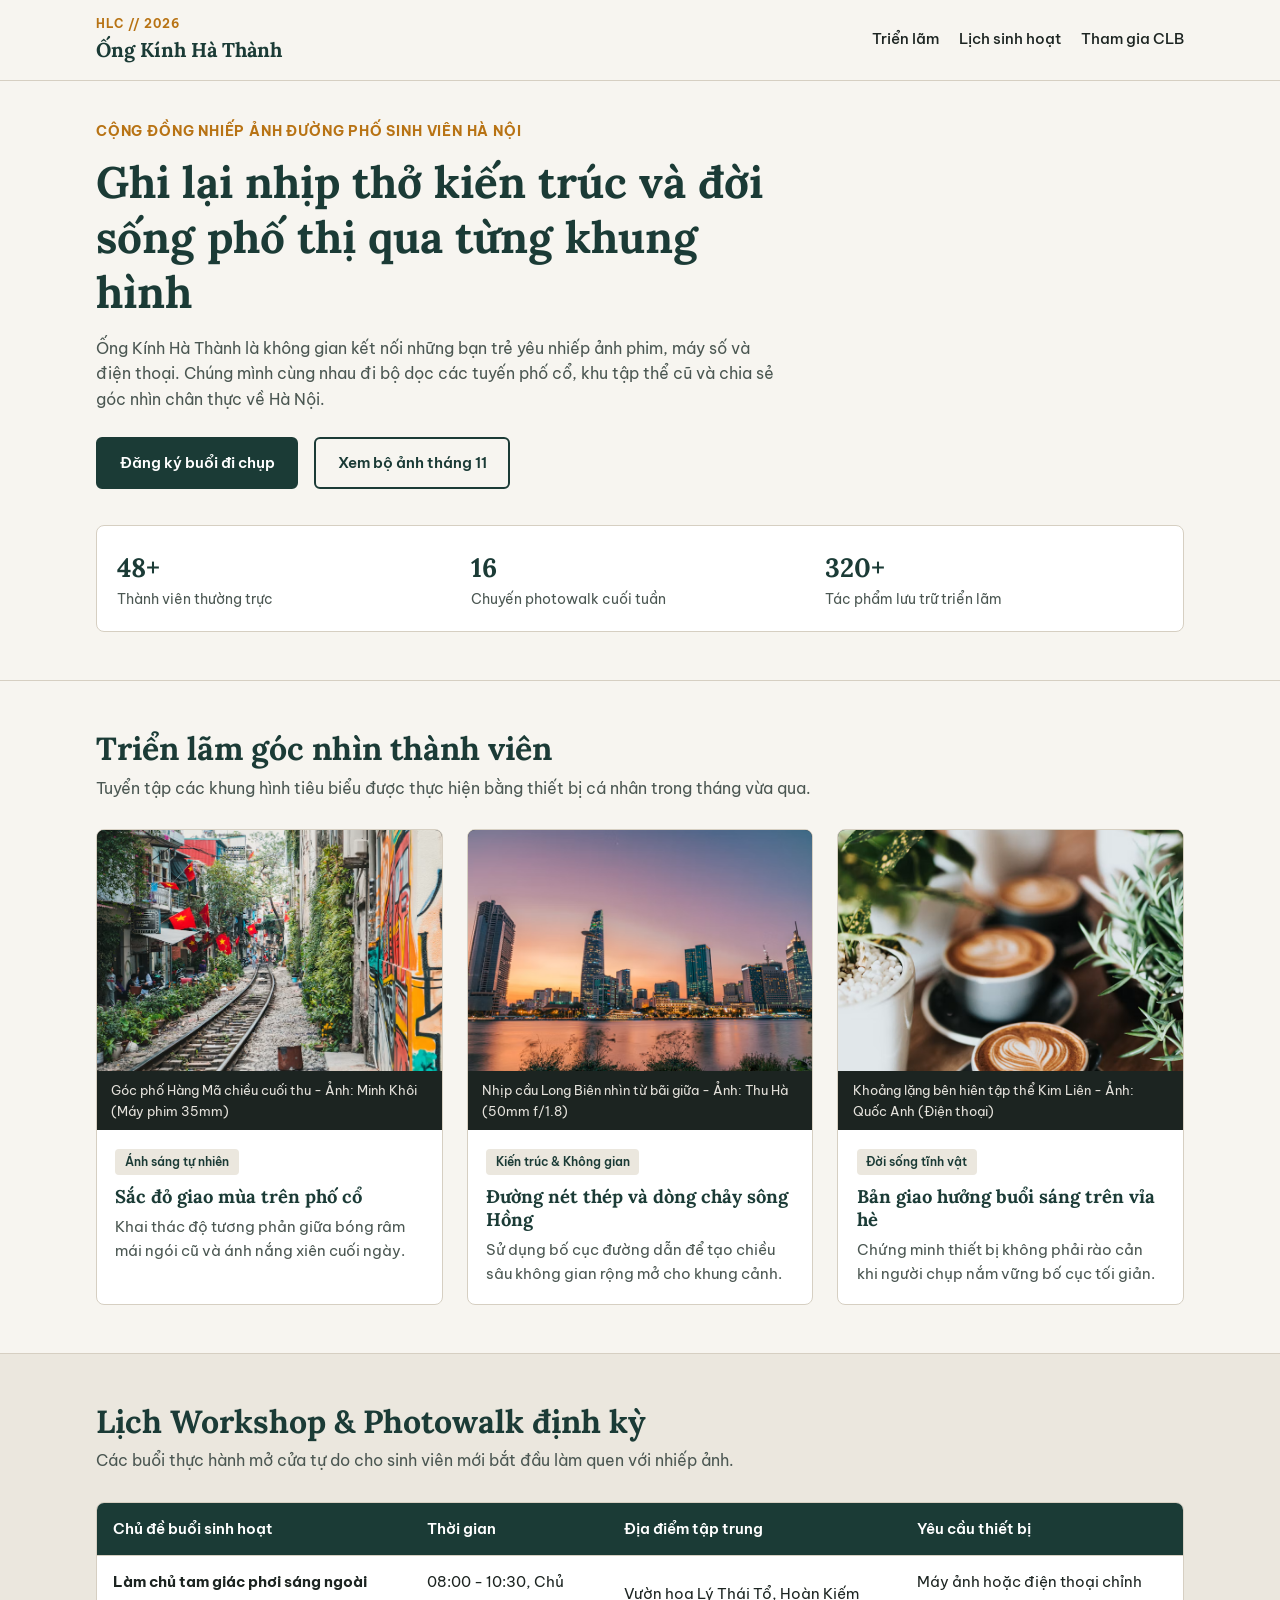
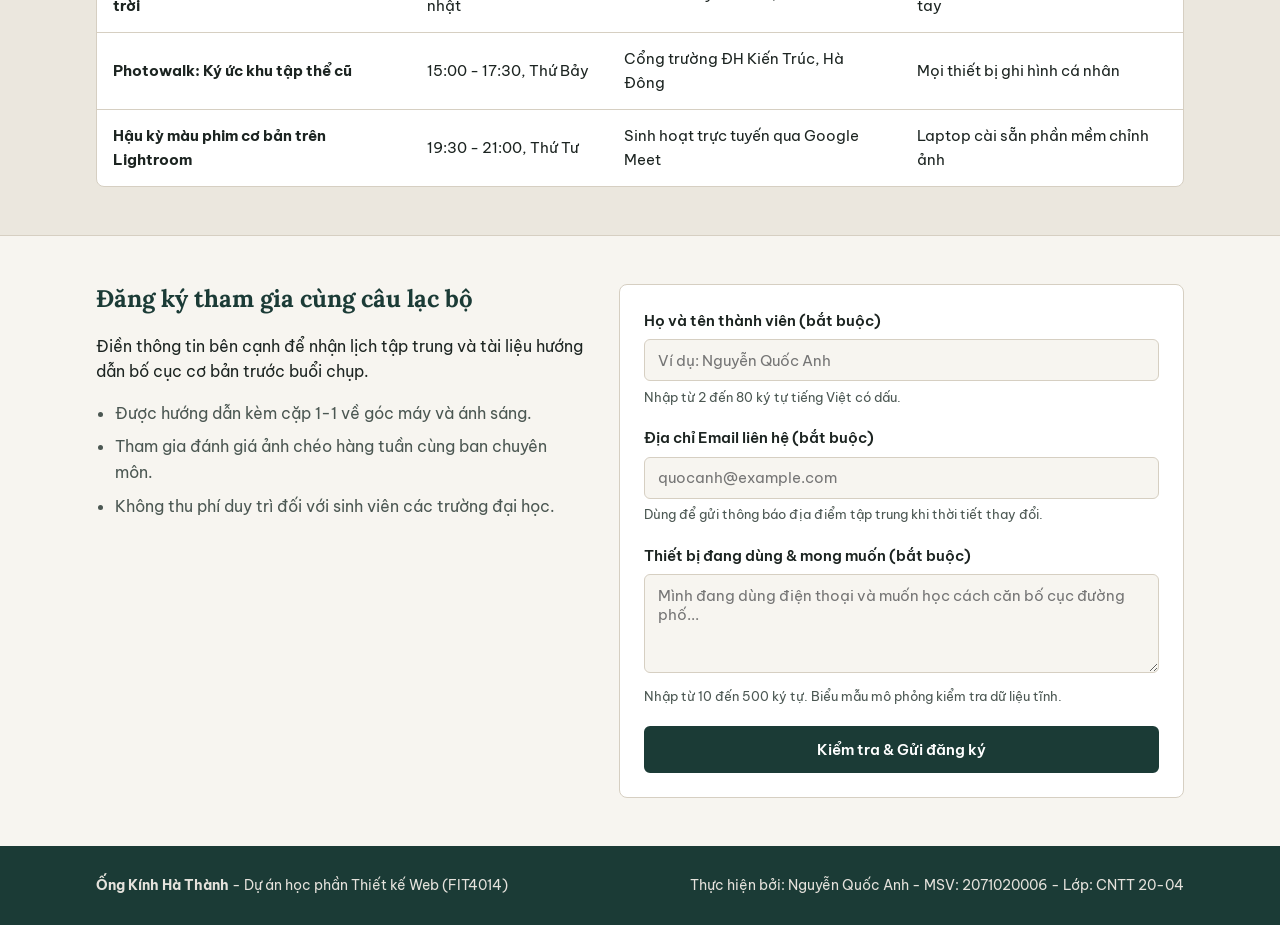
==== index.html @ f6035acb "Add files via upload" ====
<!DOCTYPE html>
<html lang="vi">

<head>
    <meta charset="UTF-8">
    <meta name="viewport" content="width=device-width, initial-scale=1.0">
    <title>Ống Kính Hà Thành - Câu lạc bộ Nhiếp ảnh &amp; Khám phá Đô thị</title>
    <link rel="preconnect" href="https://fonts.googleapis.com">
    <link rel="preconnect" href="https://fonts.gstatic.com" crossorigin>
    <link
        href="https://fonts.googleapis.com/css2?family=Be+Vietnam+Pro:wght@400;500;600;700&family=Lora:ital,wght@0,600;0,700;1,500&display=swap"
        rel="stylesheet">
    <link rel="stylesheet" href="css/styles.css">
</head>

<body>
    <header class="site-header">
        <div class="container header-bar">
            <a href="index.html" class="brand-mark">
                <span class="brand-code">HLC // 2026</span>
                <span class="brand-title">Ống Kính Hà Thành</span>
            </a>
            <nav class="main-nav" aria-label="Điều hướng chính">
                <a href="#trien-lam">Triển lãm</a>
                <a href="#lich-sinh-hoat">Lịch sinh hoạt</a>
                <a href="#dang-ky">Tham gia CLB</a>
            </nav>
        </div>
    </header>

    <main>
        <section class="editorial-intro">
            <div class="container">
                <p class="eyebrow">Cộng đồng nhiếp ảnh đường phố sinh viên Hà Nội</p>
                <h1>Ghi lại nhịp thở kiến trúc và đời sống phố thị qua từng khung hình</h1>
                <p class="lead-text">
                    Ống Kính Hà Thành là không gian kết nối những bạn trẻ yêu nhiếp ảnh phim, máy số và điện thoại.
                    Chúng mình cùng nhau đi bộ dọc các tuyến phố cổ, khu tập thể cũ và chia sẻ góc nhìn chân thực về Hà
                    Nội.
                </p>
                <div class="intro-actions">
                    <a href="#dang-ky" class="btn btn-primary">Đăng ký buổi đi chụp</a>
                    <a href="#trien-lam" class="btn btn-outline">Xem bộ ảnh tháng 11</a>
                </div>

                <ul class="stat-strip" aria-label="Số liệu hoạt động câu lạc bộ">
                    <li>
                        <strong>48+</strong>
                        <span>Thành viên thường trực</span>
                    </li>
                    <li>
                        <strong>16</strong>
                        <span>Chuyến photowalk cuối tuần</span>
                    </li>
                    <li>
                        <strong>320+</strong>
                        <span>Tác phẩm lưu trữ triển lãm</span>
                    </li>
                </ul>
            </div>
        </section>

        <section id="trien-lam" class="gallery-section">
            <div class="container">
                <div class="section-heading">
                    <h2>Triển lãm góc nhìn thành viên</h2>
                    <p>Tuyển tập các khung hình tiêu biểu được thực hiện bằng thiết bị cá nhân trong tháng vừa qua.</p>
                </div>

                <div class="photo-grid">
                    <article class="photo-card">
                        <figure class="photo-frame">
                            <img src="assets/images/pic1.jpg"
                                alt="Con phố nhỏ tại Hà Nội rực rỡ ánh đèn lồng đỏ vào buổi chiều tà" width="800"
                                height="560" loading="lazy">
                            <figcaption>Góc phố Hàng Mã chiều cuối thu - Ảnh: Minh Khôi (Máy phim 35mm)</figcaption>
                        </figure>
                        <div class="photo-body">
                            <span class="tag">Ánh sáng tự nhiên</span>
                            <h3>Sắc đỏ giao mùa trên phố cổ</h3>
                            <p>Khai thác độ tương phản giữa bóng râm mái ngói cũ và ánh nắng xiên cuối ngày.</p>
                        </div>
                    </article>

                    <article class="photo-card">
                        <figure class="photo-frame">
                            <img src="assets/images/pic2.jpg"
                                alt="Toàn cảnh kiến trúc đô thị cổ kính xen lẫn nhịp sống hiện đại từ trên cao"
                                width="800" height="560" loading="lazy">
                            <figcaption>Nhịp cầu Long Biên nhìn từ bãi giữa - Ảnh: Thu Hà (50mm f/1.8)</figcaption>
                        </figure>
                        <div class="photo-body">
                            <span class="tag">Kiến trúc &amp; Không gian</span>
                            <h3>Đường nét thép và dòng chảy sông Hồng</h3>
                            <p>Sử dụng bố cục đường dẫn để tạo chiều sâu không gian rộng mở cho khung cảnh.</p>
                        </div>
                    </article>

                    <article class="photo-card">
                        <figure class="photo-frame">
                            <img src="assets/images/pic3.jpg"
                                alt="Tách cà phê nóng đặt trên bàn gỗ cạnh khung cửa sổ quán nhỏ buổi sáng" width="800"
                                height="560" loading="lazy">
                            <figcaption>Khoảng lặng bên hiên tập thể Kim Liên - Ảnh: Quốc Anh (Điện thoại)</figcaption>
                        </figure>
                        <div class="photo-body">
                            <span class="tag">Đời sống tĩnh vật</span>
                            <h3>Bản giao hưởng buổi sáng trên vỉa hè</h3>
                            <p>Chứng minh thiết bị không phải rào cản khi người chụp nắm vững bố cục tối giản.</p>
                        </div>
                    </article>
                </div>
            </div>
        </section>

        <section id="lich-sinh-hoat" class="schedule-section">
            <div class="container">
                <div class="section-heading">
                    <h2>Lịch Workshop &amp; Photowalk định kỳ</h2>
                    <p>Các buổi thực hành mở cửa tự do cho sinh viên mới bắt đầu làm quen với nhiếp ảnh.</p>
                </div>

                <div class="table-wrap">
                    <table class="schedule-table">
                        <thead>
                            <tr>
                                <th scope="col">Chủ đề buổi sinh hoạt</th>
                                <th scope="col">Thời gian</th>
                                <th scope="col">Địa điểm tập trung</th>
                                <th scope="col">Yêu cầu thiết bị</th>
                            </tr>
                        </thead>
                        <tbody>
                            <tr>
                                <th scope="row">Làm chủ tam giác phơi sáng ngoài trời</th>
                                <td>08:00 - 10:30, Chủ nhật</td>
                                <td>Vườn hoa Lý Thái Tổ, Hoàn Kiếm</td>
                                <td>Máy ảnh hoặc điện thoại chỉnh tay</td>
                            </tr>
                            <tr>
                                <th scope="row">Photowalk: Ký ức khu tập thể cũ</th>
                                <td>15:00 - 17:30, Thứ Bảy</td>
                                <td>Cổng trường ĐH Kiến Trúc, Hà Đông</td>
                                <td>Mọi thiết bị ghi hình cá nhân</td>
                            </tr>
                            <tr>
                                <th scope="row">Hậu kỳ màu phim cơ bản trên Lightroom</th>
                                <td>19:30 - 21:00, Thứ Tư</td>
                                <td>Sinh hoạt trực tuyến qua Google Meet</td>
                                <td>Laptop cài sẵn phần mềm chỉnh ảnh</td>
                            </tr>
                        </tbody>
                    </table>
                </div>
            </div>
        </section>

        <section id="dang-ky" class="join-section">
            <div class="container join-layout">
                <div class="join-info">
                    <h2>Đăng ký tham gia cùng câu lạc bộ</h2>
                    <p>
                        Điền thông tin bên cạnh để nhận lịch tập trung và tài liệu hướng dẫn bố cục cơ bản trước buổi
                        chụp.
                    </p>
                    <ul class="benefit-list">
                        <li>Được hướng dẫn kèm cặp 1-1 về góc máy và ánh sáng.</li>
                        <li>Tham gia đánh giá ảnh chéo hàng tuần cùng ban chuyên môn.</li>
                        <li>Không thu phí duy trì đối với sinh viên các trường đại học.</li>
                    </ul>
                </div>

                <form class="join-form" action="ket-qua.html" method="get">
                    <div class="form-group">
                        <label for="fullname">Họ và tên thành viên (bắt buộc)</label>
                        <input type="text" id="fullname" name="fullname" autocomplete="name" required minlength="2"
                            maxlength="80" placeholder="Ví dụ: Nguyễn Quốc Anh" aria-describedby="fullname-help">
                        <p id="fullname-help" class="field-help">Nhập từ 2 đến 80 ký tự tiếng Việt có dấu.</p>
                    </div>

                    <div class="form-group">
                        <label for="email">Địa chỉ Email liên hệ (bắt buộc)</label>
                        <input type="email" id="email" name="email" autocomplete="email" required
                            placeholder="quocanh@example.com" aria-describedby="email-help">
                        <p id="email-help" class="field-help">Dùng để gửi thông báo địa điểm tập trung khi thời tiết
                            thay đổi.</p>
                    </div>

                    <div class="form-group">
                        <label for="message">Thiết bị đang dùng &amp; mong muốn (bắt buộc)</label>
                        <textarea id="message" name="message" rows="4" required minlength="10" maxlength="500"
                            placeholder="Mình đang dùng điện thoại và muốn học cách căn bố cục đường phố..."
                            aria-describedby="message-help"></textarea>
                        <p id="message-help" class="field-help">Nhập từ 10 đến 500 ký tự. Biểu mẫu mô phỏng kiểm tra dữ
                            liệu tĩnh.</p>
                    </div>

                    <button type="submit" class="btn btn-primary btn-submit">Kiểm tra &amp; Gửi đăng ký</button>
                </form>
            </div>
        </section>
    </main>

    <footer class="site-footer">
        <div class="container footer-inner">
            <p><strong>Ống Kính Hà Thành</strong> - Dự án học phần Thiết kế Web (FIT4014)</p>
            <p>Thực hiện bởi: Nguyễn Quốc Anh - MSV: 2071020006 - Lớp: CNTT 20-04</p>
        </div>
    </footer>
</body>

</html>
---- css/styles.css ----
*, *::before, *::after {
  box-sizing: border-box;
}

:root {
  --bg-paper: #f7f5f0;
  --bg-surface: #ffffff;
  --bg-tinted: #ebe7de;
  --ink-primary: #1c2421;
  --ink-muted: #4b5752;
  --brand-green: #1b3b36;
  --brand-green-hover: #122925;
  --accent-amber: #b87314;
  --border-line: #d6cfc2;
  --focus-ring: #b87314;
  --error-red: #b91c1c;
}

html {
  scroll-behavior: smooth;
}

body {
  margin: 0;
  font-family: "Be Vietnam Pro", system-ui, -apple-system, sans-serif;
  font-size: 1rem;
  line-height: 1.6;
  color: var(--ink-primary);
  background-color: var(--bg-paper);
}

img {
  display: block;
  max-width: 100%;
  height: auto;
}

.container {
  width: 100%;
  max-width: 70rem;
  margin-inline: auto;
  padding-inline: 1rem;
}

.site-header {
  background-color: var(--bg-paper);
  border-bottom: 1px solid var(--border-line);
  position: sticky;
  top: 0;
  z-index: 10;
}

.header-bar {
  display: flex;
  flex-wrap: wrap;
  align-items: center;
  justify-content: space-between;
  gap: 0.75rem 1.5rem;
  padding-block: 0.9rem;
}

.brand-mark {
  text-decoration: none;
  color: var(--ink-primary);
  display: flex;
  flex-direction: column;
}

.brand-code {
  font-size: 0.75rem;
  font-weight: 700;
  letter-spacing: 0.08em;
  color: var(--accent-amber);
}

.brand-title {
  font-family: "Lora", Georgia, serif;
  font-size: 1.25rem;
  font-weight: 700;
  color: var(--brand-green);
}

.main-nav {
  display: flex;
  flex-wrap: wrap;
  gap: 0.5rem 1.25rem;
}

.main-nav a {
  text-decoration: none;
  color: var(--ink-primary);
  font-weight: 500;
  font-size: 0.95rem;
  padding-block: 0.25rem;
  border-bottom: 2px solid transparent;
  transition: color 180ms ease, border-color 180ms ease;
}

.main-nav a:hover {
  color: var(--brand-green);
  border-bottom-color: var(--accent-amber);
}

a:focus-visible,
button:focus-visible,
input:focus-visible,
textarea:focus-visible {
  outline: 3px solid var(--focus-ring);
  outline-offset: 3px;
}

.editorial-intro {
  padding-block: 2.5rem 3rem;
  border-bottom: 1px solid var(--border-line);
}

.eyebrow {
  margin: 0 0 0.75rem;
  font-size: 0.85rem;
  font-weight: 700;
  text-transform: uppercase;
  letter-spacing: 0.06em;
  color: var(--accent-amber);
}

h1, h2, h3 {
  font-family: "Lora", Georgia, serif;
  color: var(--brand-green);
  line-height: 1.25;
  margin-top: 0;
}

h1 {
  font-size: clamp(1.75rem, 4vw, 2.75rem);
  max-width: 24ch;
  margin-bottom: 1rem;
}

.lead-text {
  max-width: 62ch;
  color: var(--ink-muted);
  margin: 0 0 1.5rem;
}

.intro-actions {
  display: flex;
  flex-wrap: wrap;
  gap: 0.75rem 1rem;
  margin-bottom: 2.25rem;
}

.btn {
  display: inline-block;
  text-decoration: none;
  font-family: inherit;
  font-size: 0.95rem;
  font-weight: 600;
  padding: 0.75rem 1.35rem;
  border-radius: 6px;
  border: 2px solid var(--brand-green);
  cursor: pointer;
  transition: background-color 180ms ease, color 180ms ease, transform 180ms ease;
}

.btn:active:not(:disabled) {
  transform: translateY(1px);
}

.btn-primary {
  background-color: var(--brand-green);
  color: #ffffff;
}

.btn-primary:hover {
  background-color: var(--brand-green-hover);
  border-color: var(--brand-green-hover);
}

.btn-outline {
  background-color: transparent;
  color: var(--brand-green);
}

.btn-outline:hover {
  background-color: var(--bg-tinted);
}

.editorial-banner {
  margin: 0 0 1.75rem;
  background-color: #1c2421;
  border: 1px solid var(--border-line);
  border-radius: 8px;
  overflow: hidden;
}

.editorial-banner img {
  width: 100%;
  aspect-ratio: 16 / 8;
  object-fit: cover;
}

.editorial-banner figcaption {
  padding: 0.65rem 1rem;
  font-size: 0.85rem;
  color: #e5e2dc;
}

.stat-strip {
  list-style: none;
  margin: 0;
  padding: 1.25rem;
  background-color: var(--bg-surface);
  border: 1px solid var(--border-line);
  border-radius: 8px;
  display: grid;
  grid-template-columns: 1fr;
  gap: 1rem;
}

.stat-strip li {
  display: flex;
  flex-direction: column;
}

.stat-strip strong {
  font-family: "Lora", Georgia, serif;
  font-size: 1.65rem;
  color: var(--brand-green);
}

.stat-strip span {
  font-size: 0.9rem;
  color: var(--ink-muted);
}

.gallery-section,
.schedule-section,
.join-section {
  padding-block: 3rem;
}

.schedule-section {
  background-color: var(--bg-tinted);
  border-block: 1px solid var(--border-line);
}

.section-heading {
  margin-bottom: 1.75rem;
}

.section-heading h2 {
  font-size: clamp(1.4rem, 3vw, 2rem);
  margin-bottom: 0.4rem;
}

.section-heading p {
  margin: 0;
  color: var(--ink-muted);
}

.photo-grid {
  display: grid;
  grid-template-columns: 1fr;
  gap: 1.5rem;
}

.photo-card {
  min-width: 0;
  background-color: var(--bg-surface);
  border: 1px solid var(--border-line);
  border-radius: 8px;
  overflow: hidden;
  display: flex;
  flex-direction: column;
  transition: transform 180ms ease;
}

.photo-card:hover {
  transform: translateY(-4px);
}

.photo-frame {
  margin: 0;
  background-color: #161b19;
}

.photo-frame img {
  width: 100%;
  aspect-ratio: 10 / 7;
  object-fit: cover;
}

.photo-frame figcaption {
  padding: 0.55rem 0.9rem;
  font-size: 0.8rem;
  color: #e5e2dc;
  background-color: #1c2421;
}

.photo-body {
  padding: 1.15rem;
}

.tag {
  display: inline-block;
  font-size: 0.78rem;
  font-weight: 600;
  color: var(--brand-green);
  background-color: var(--bg-tinted);
  padding: 0.2rem 0.6rem;
  border-radius: 4px;
  margin-bottom: 0.6rem;
}

.photo-body h3 {
  font-size: 1.15rem;
  margin-bottom: 0.45rem;
}

.photo-body p {
  margin: 0;
  font-size: 0.92rem;
  color: var(--ink-muted);
}

.table-wrap {
  width: 100%;
  overflow-x: auto;
  background-color: var(--bg-surface);
  border: 1px solid var(--border-line);
  border-radius: 8px;
}

.schedule-table {
  width: 100%;
  border-collapse: collapse;
  text-align: left;
  min-width: 34rem;
}

.schedule-table th,
.schedule-table td {
  padding: 0.9rem 1rem;
  border-bottom: 1px solid var(--border-line);
  font-size: 0.92rem;
}

.schedule-table thead th {
  background-color: var(--brand-green);
  color: #ffffff;
  font-weight: 600;
}

.schedule-table tbody tr:last-child th,
.schedule-table tbody tr:last-child td {
  border-bottom: none;
}

.join-layout {
  display: grid;
  grid-template-columns: 1fr;
  gap: 2rem;
}

.benefit-list {
  padding-left: 1.2rem;
  color: var(--ink-muted);
  display: flex;
  flex-direction: column;
  gap: 0.5rem;
}

.join-form {
  background-color: var(--bg-surface);
  border: 1px solid var(--border-line);
  border-radius: 8px;
  padding: 1.5rem;
}

.form-group {
  margin-bottom: 1.15rem;
}

.form-group label {
  display: block;
  font-weight: 600;
  margin-bottom: 0.4rem;
  font-size: 0.95rem;
}

.form-group input,
.form-group textarea {
  width: 100%;
  padding: 0.65rem 0.8rem;
  font-family: inherit;
  font-size: 0.95rem;
  color: var(--ink-primary);
  background-color: var(--bg-paper);
  border: 1.5px solid var(--border-line);
  border-radius: 6px;
}

.form-group input:user-invalid,
.form-group textarea:user-invalid {
  border-color: var(--error-red);
}

.field-help {
  margin: 0.35rem 0 0;
  font-size: 0.82rem;
  color: var(--ink-muted);
}

.btn-submit {
  width: 100%;
}

.result-main {
  padding-block: 4rem;
}

.result-box {
  max-width: 40rem;
  margin-inline: auto;
  background-color: var(--bg-surface);
  border: 1px solid var(--border-line);
  border-radius: 8px;
  padding: 2rem 1.5rem;
}

.result-note {
  padding: 0.85rem 1rem;
  background-color: var(--bg-tinted);
  border-left: 4px solid var(--accent-amber);
  font-size: 0.9rem;
  margin-bottom: 1.5rem;
}

.site-footer {
  background-color: var(--brand-green);
  color: #e5e2dc;
  padding-block: 1.75rem;
  font-size: 0.9rem;
}

.footer-inner {
  display: flex;
  flex-direction: column;
  gap: 0.4rem;
}

.footer-inner p {
  margin: 0;
}

@media (min-width: 640px) {
  .stat-strip {
    grid-template-columns: repeat(3, minmax(0, 1fr));
  }

  .photo-grid {
    grid-template-columns: repeat(2, minmax(0, 1fr));
  }

  .footer-inner {
    flex-direction: row;
    justify-content: space-between;
    align-items: center;
  }
}

@media (min-width: 960px) {
  .photo-grid {
    grid-template-columns: repeat(3, minmax(0, 1fr));
  }

  .join-layout {
    grid-template-columns: 1fr 1.15fr;
    align-items: start;
  }
}
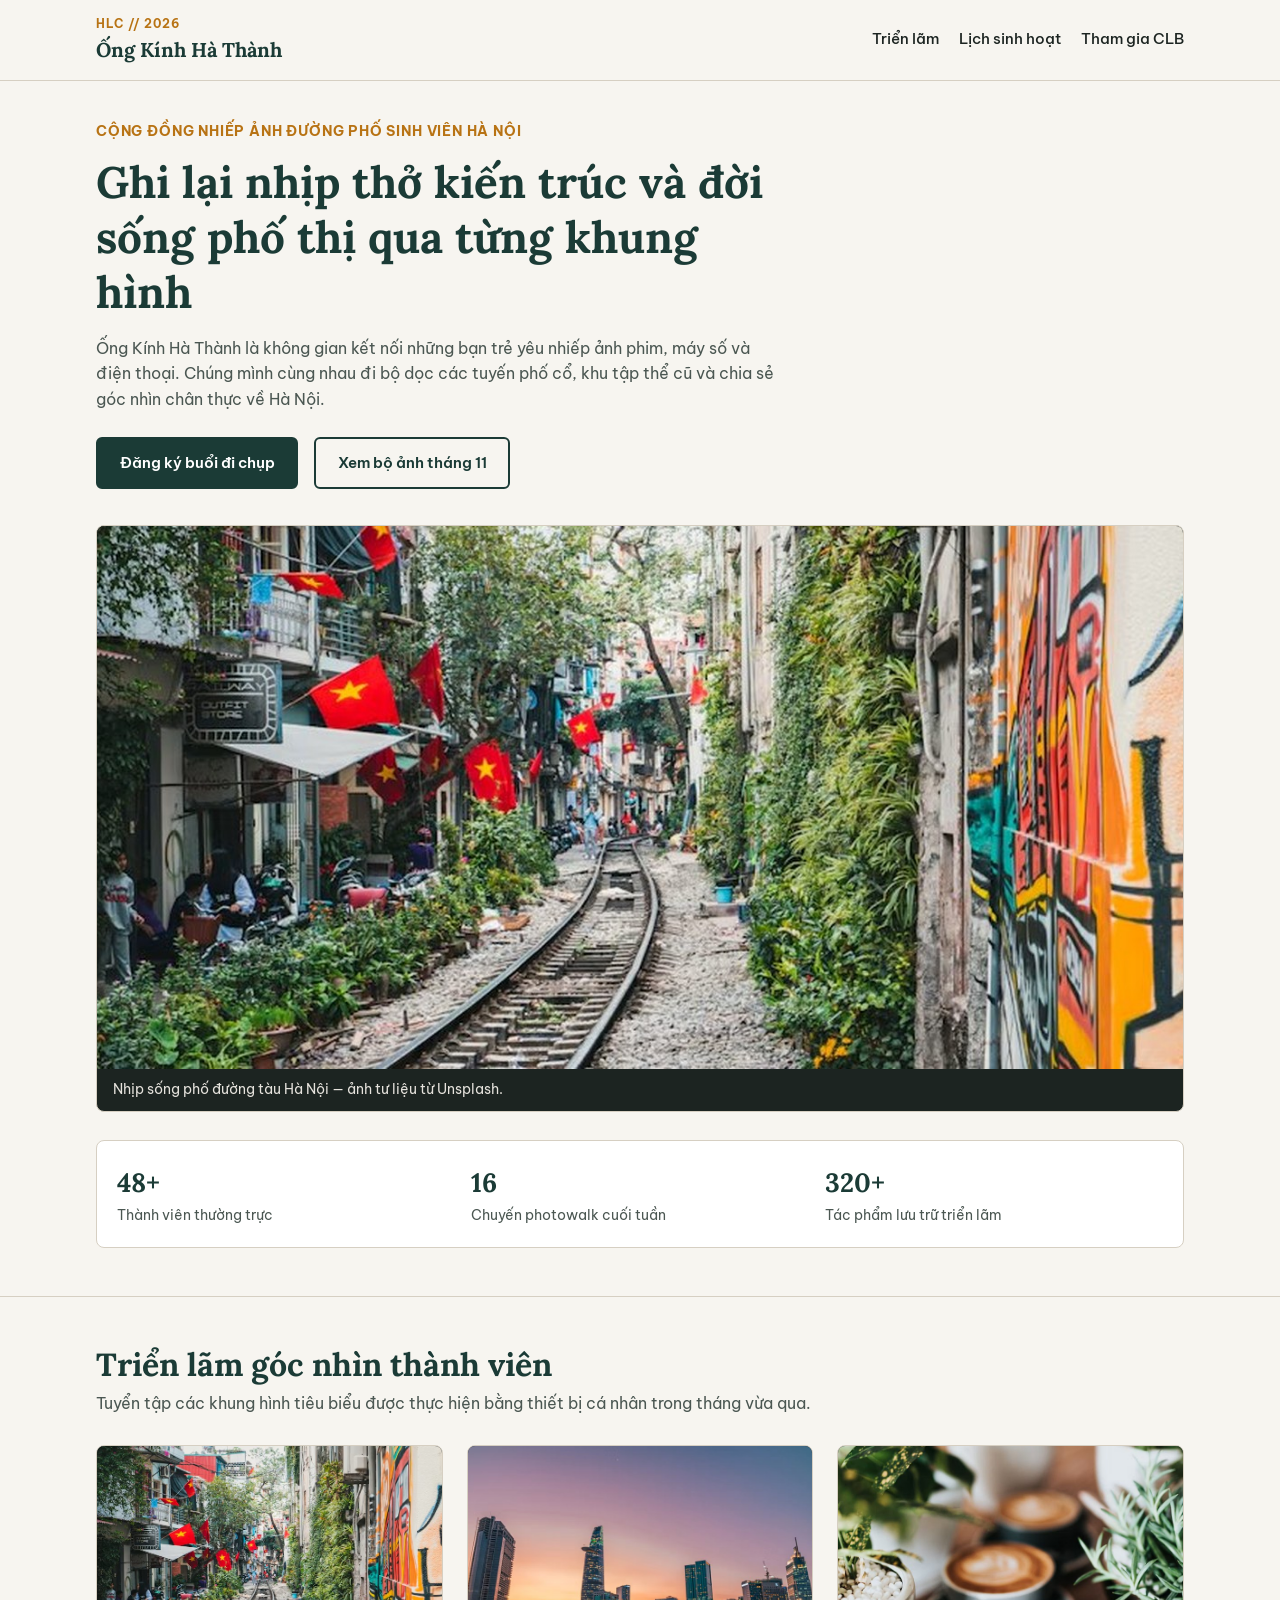
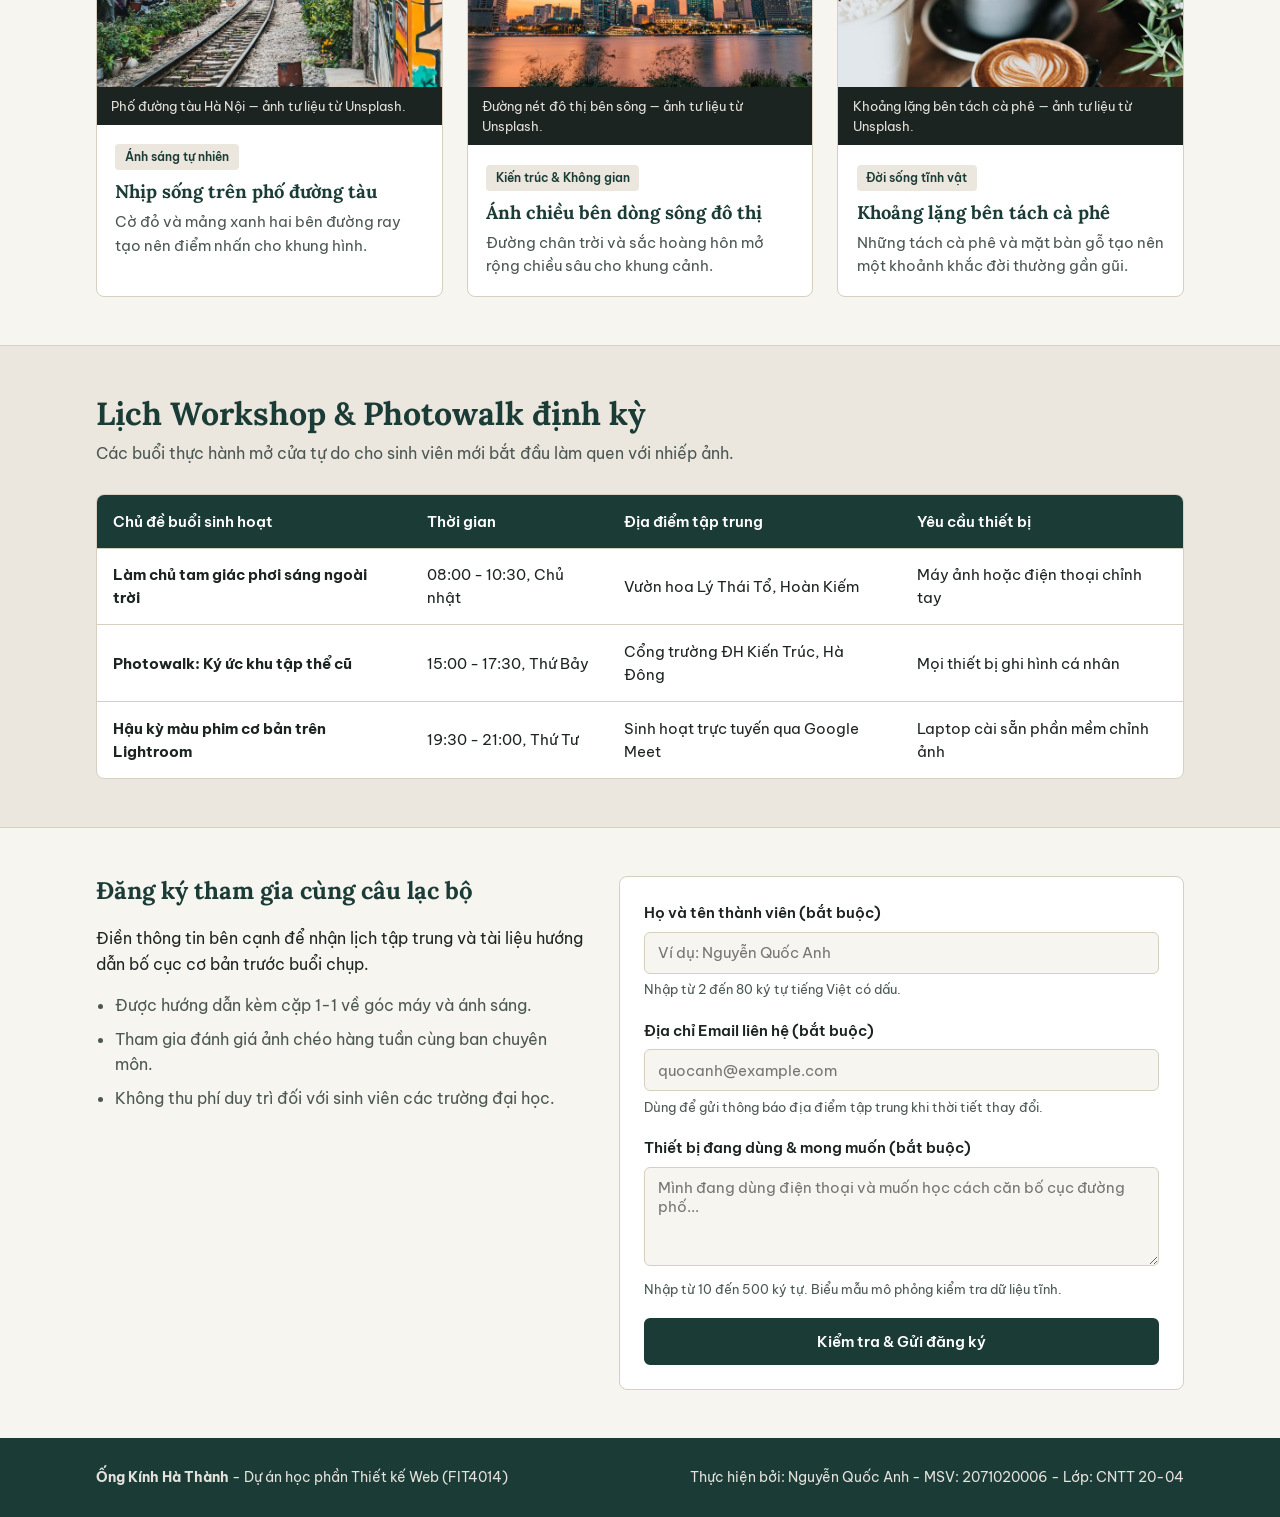
==== commit 6d1d2c71: "docs: chuan hoa ho so ban giao v3 va minh chung kiem thu A3" ====
--- a/index.html
+++ b/index.html
@@ -43,6 +43,13 @@
                     <a href="#trien-lam" class="btn btn-outline">Xem bộ ảnh tháng 11</a>
                 </div>
 
+                <figure class="editorial-banner">
+                    <img src="assets/anh-banner-pho-ha-noi.jpg"
+                        alt="Phố đường tàu Hà Nội với những ngôi nhà san sát hai bên đường ray" width="1320"
+                        height="600">
+                    <figcaption>Nhịp sống phố đường tàu Hà Nội — ảnh tư liệu từ Unsplash.</figcaption>
+                </figure>
+
                 <ul class="stat-strip" aria-label="Số liệu hoạt động câu lạc bộ">
                     <li>
                         <strong>48+</strong>
@@ -70,43 +77,43 @@
                 <div class="photo-grid">
                     <article class="photo-card">
                         <figure class="photo-frame">
-                            <img src="assets/images/pic1.jpg"
-                                alt="Con phố nhỏ tại Hà Nội rực rỡ ánh đèn lồng đỏ vào buổi chiều tà" width="800"
+                            <img src="assets/ha-noi-pho-co.jpg"
+                                alt="Phố đường tàu Hà Nội với cờ đỏ và cây xanh hai bên đường ray" width="800"
                                 height="560" loading="lazy">
-                            <figcaption>Góc phố Hàng Mã chiều cuối thu - Ảnh: Minh Khôi (Máy phim 35mm)</figcaption>
+                            <figcaption>Phố đường tàu Hà Nội — ảnh tư liệu từ Unsplash.</figcaption>
                         </figure>
                         <div class="photo-body">
                             <span class="tag">Ánh sáng tự nhiên</span>
-                            <h3>Sắc đỏ giao mùa trên phố cổ</h3>
-                            <p>Khai thác độ tương phản giữa bóng râm mái ngói cũ và ánh nắng xiên cuối ngày.</p>
+                            <h3>Nhịp sống trên phố đường tàu</h3>
+                            <p>Cờ đỏ và mảng xanh hai bên đường ray tạo nên điểm nhấn cho khung hình.</p>
                         </div>
                     </article>
 
                     <article class="photo-card">
                         <figure class="photo-frame">
-                            <img src="assets/images/pic2.jpg"
-                                alt="Toàn cảnh kiến trúc đô thị cổ kính xen lẫn nhịp sống hiện đại từ trên cao"
+                            <img src="assets/do-thi-ben-song.jpg"
+                                alt="Đường chân trời đô thị bên dòng sông lúc hoàng hôn"
                                 width="800" height="560" loading="lazy">
-                            <figcaption>Nhịp cầu Long Biên nhìn từ bãi giữa - Ảnh: Thu Hà (50mm f/1.8)</figcaption>
+                            <figcaption>Đường nét đô thị bên sông — ảnh tư liệu từ Unsplash.</figcaption>
                         </figure>
                         <div class="photo-body">
                             <span class="tag">Kiến trúc &amp; Không gian</span>
-                            <h3>Đường nét thép và dòng chảy sông Hồng</h3>
-                            <p>Sử dụng bố cục đường dẫn để tạo chiều sâu không gian rộng mở cho khung cảnh.</p>
+                            <h3>Ánh chiều bên dòng sông đô thị</h3>
+                            <p>Đường chân trời và sắc hoàng hôn mở rộng chiều sâu cho khung cảnh.</p>
                         </div>
                     </article>
 
                     <article class="photo-card">
                         <figure class="photo-frame">
-                            <img src="assets/images/pic3.jpg"
-                                alt="Tách cà phê nóng đặt trên bàn gỗ cạnh khung cửa sổ quán nhỏ buổi sáng" width="800"
+                            <img src="assets/ca-phe-pho.jpg"
+                                alt="Những tách cà phê đặt trên bàn gỗ trong quán nhỏ" width="800"
                                 height="560" loading="lazy">
-                            <figcaption>Khoảng lặng bên hiên tập thể Kim Liên - Ảnh: Quốc Anh (Điện thoại)</figcaption>
+                            <figcaption>Khoảng lặng bên tách cà phê — ảnh tư liệu từ Unsplash.</figcaption>
                         </figure>
                         <div class="photo-body">
                             <span class="tag">Đời sống tĩnh vật</span>
-                            <h3>Bản giao hưởng buổi sáng trên vỉa hè</h3>
-                            <p>Chứng minh thiết bị không phải rào cản khi người chụp nắm vững bố cục tối giản.</p>
+                            <h3>Khoảng lặng bên tách cà phê</h3>
+                            <p>Những tách cà phê và mặt bàn gỗ tạo nên một khoảnh khắc đời thường gần gũi.</p>
                         </div>
                     </article>
                 </div>
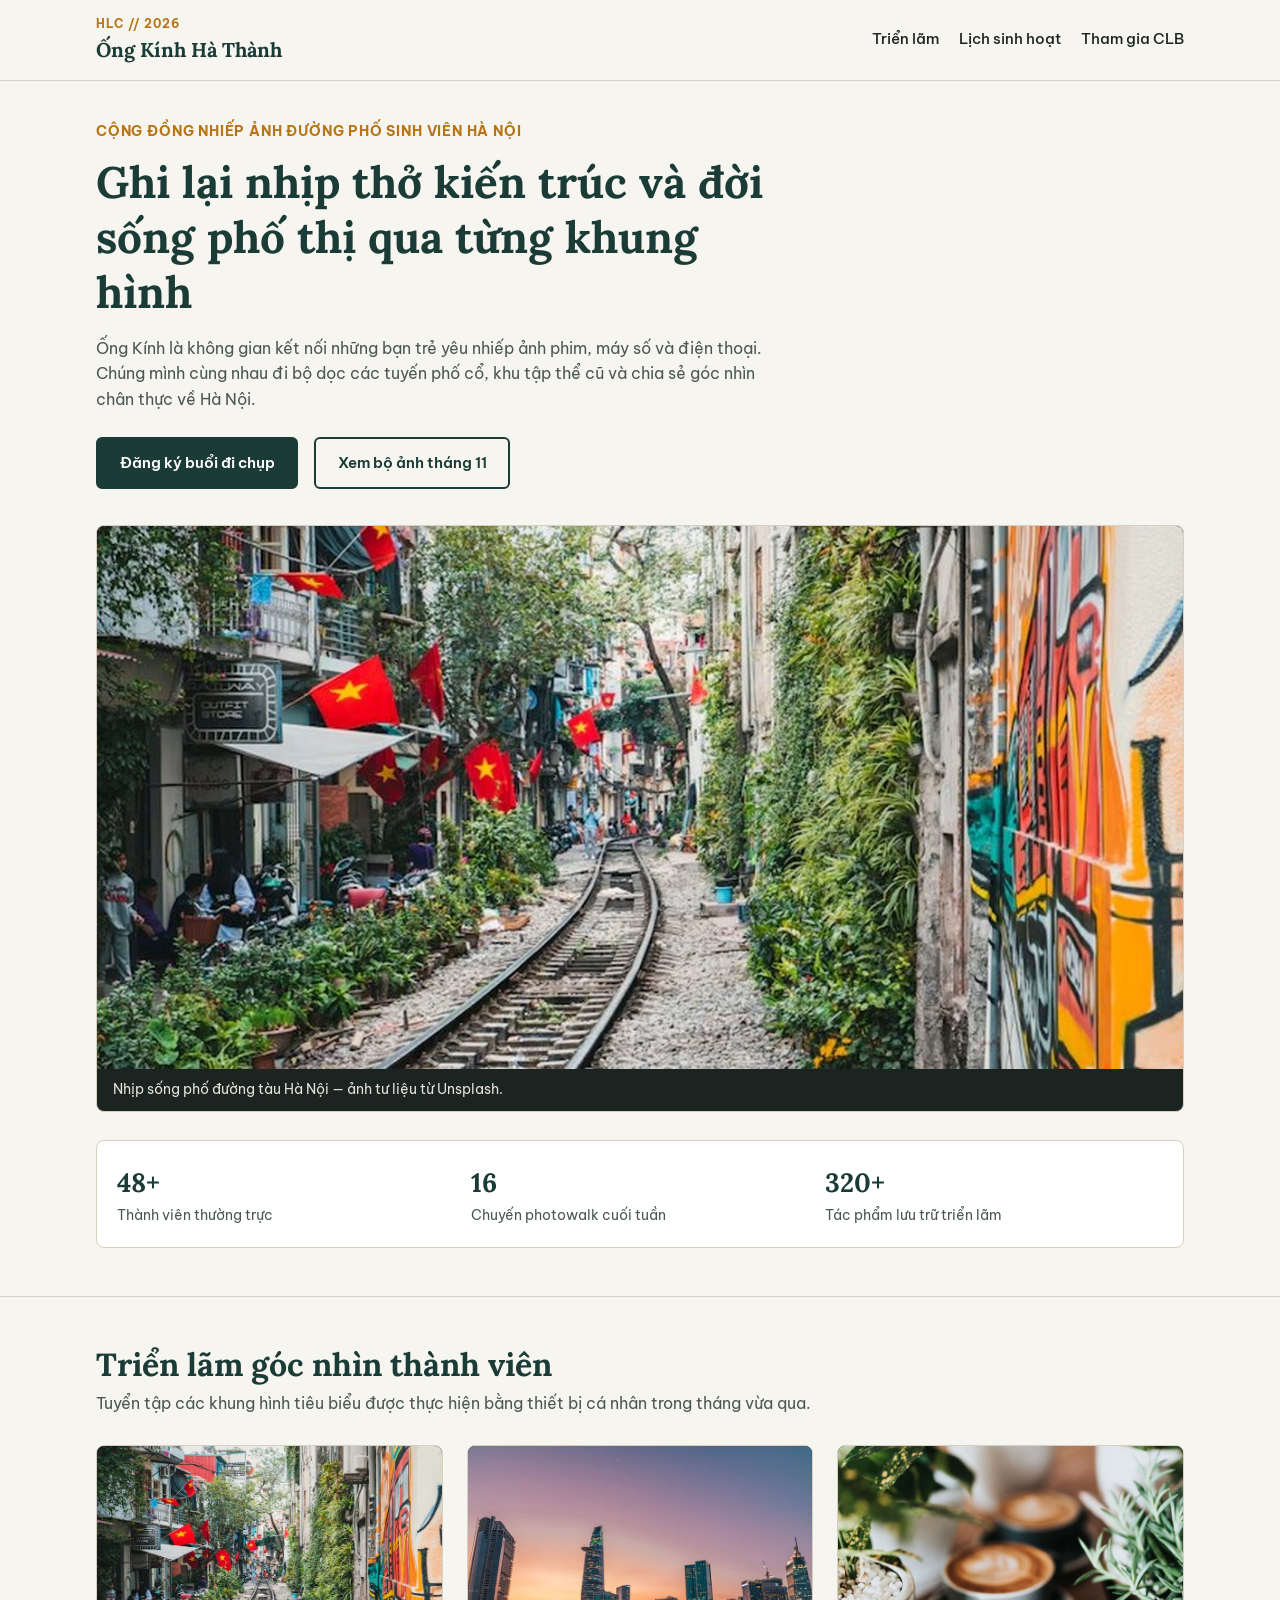
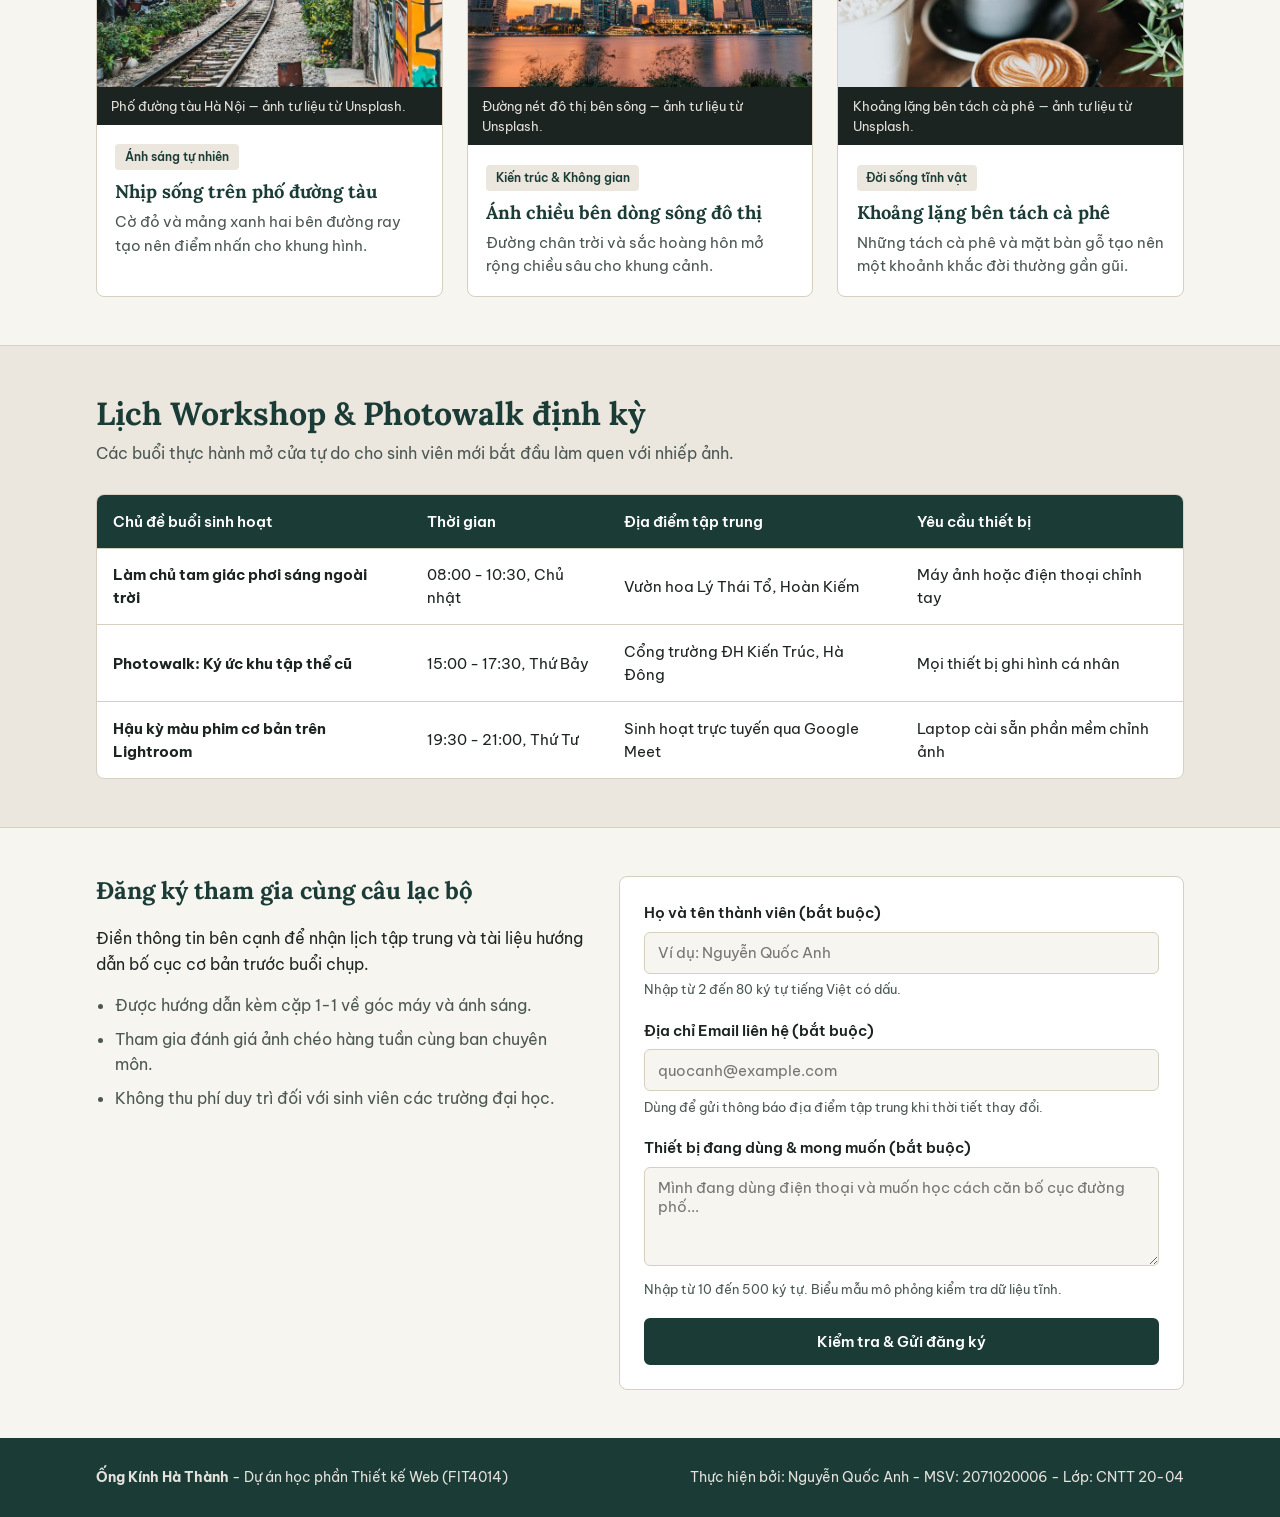
==== commit 8b5e3211: "Fix HTML encoding issues in index.html" ====
--- a/index.html
+++ b/index.html
@@ -34,7 +34,7 @@
                 <p class="eyebrow">Cộng đồng nhiếp ảnh đường phố sinh viên Hà Nội</p>
                 <h1>Ghi lại nhịp thở kiến trúc và đời sống phố thị qua từng khung hình</h1>
                 <p class="lead-text">
-                    Ống Kính Hà Thành là không gian kết nối những bạn trẻ yêu nhiếp ảnh phim, máy số và điện thoại.
+                    Ống Kính là không gian kết nối những bạn trẻ yêu nhiếp ảnh phim, máy số và điện thoại.
                     Chúng mình cùng nhau đi bộ dọc các tuyến phố cổ, khu tập thể cũ và chia sẻ góc nhìn chân thực về Hà
                     Nội.
                 </p>
@@ -216,4 +216,4 @@
     </footer>
 </body>
 
-</html>+</html>
